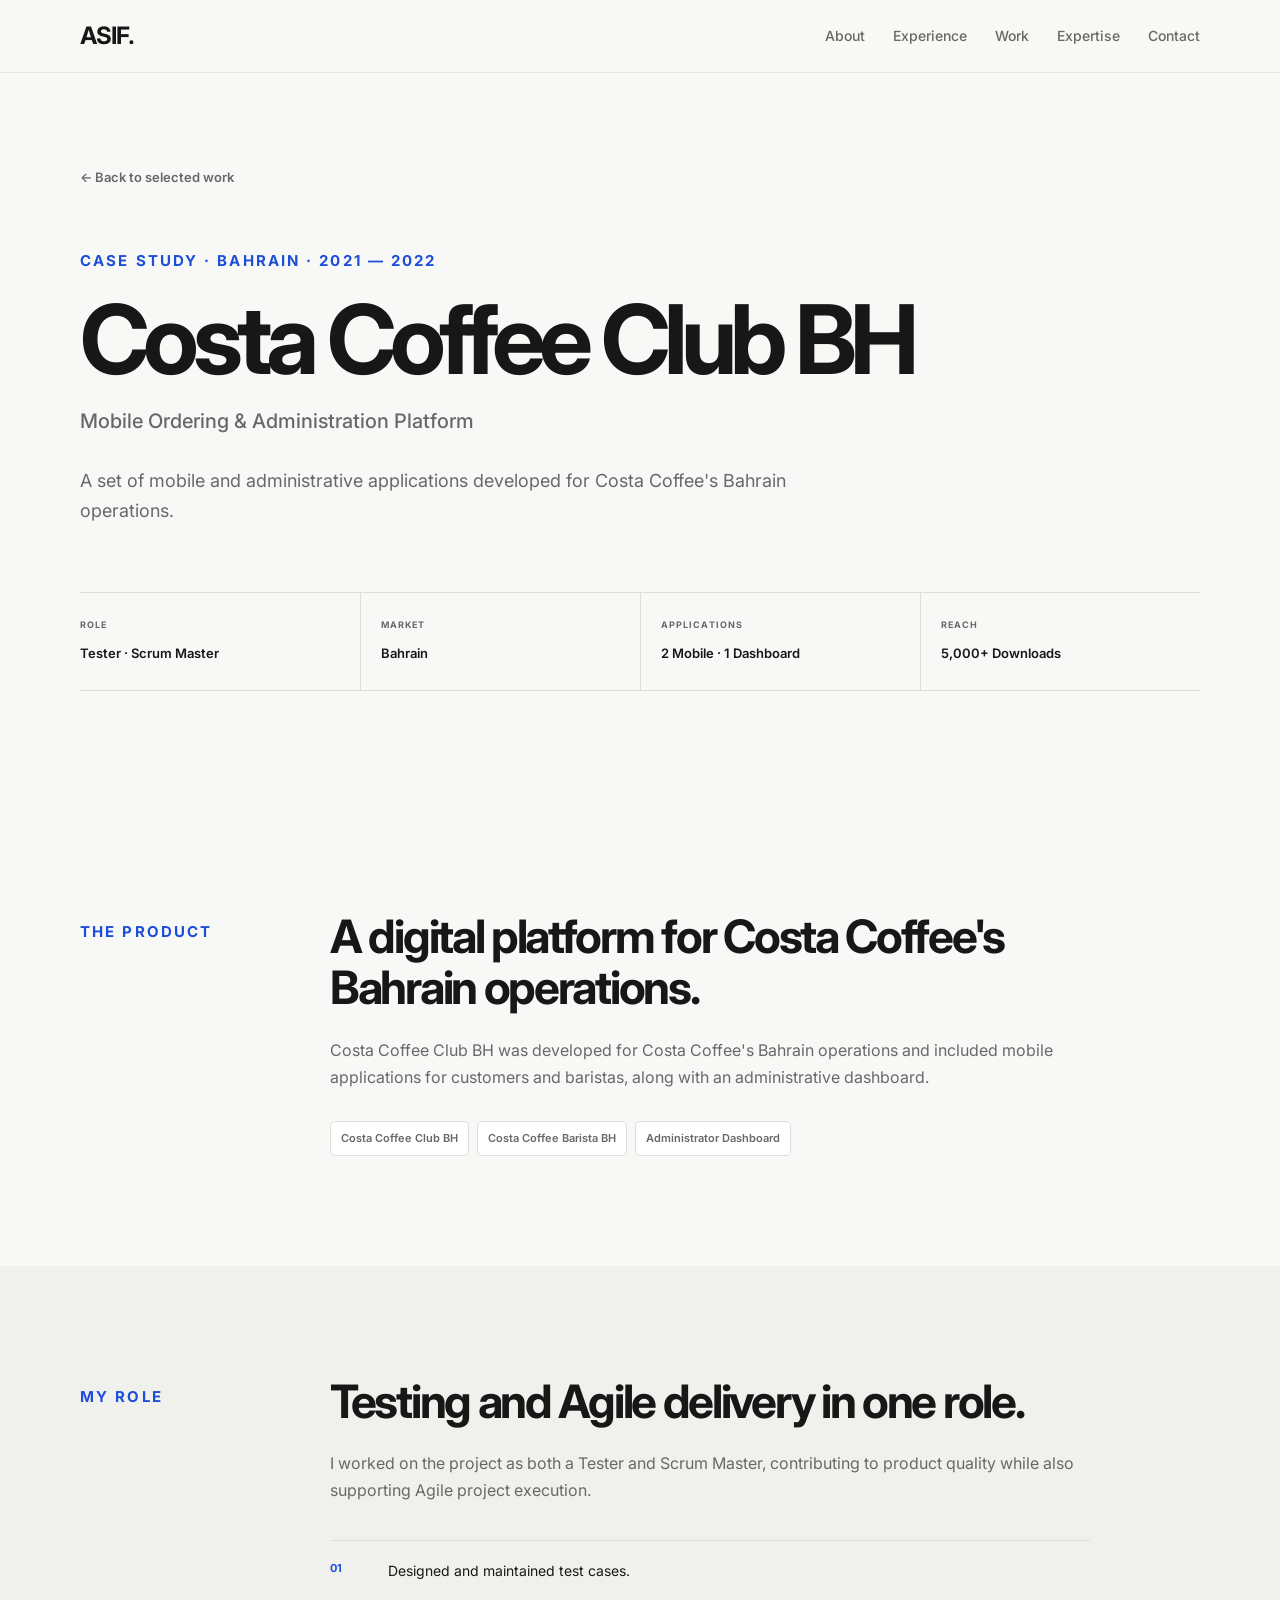
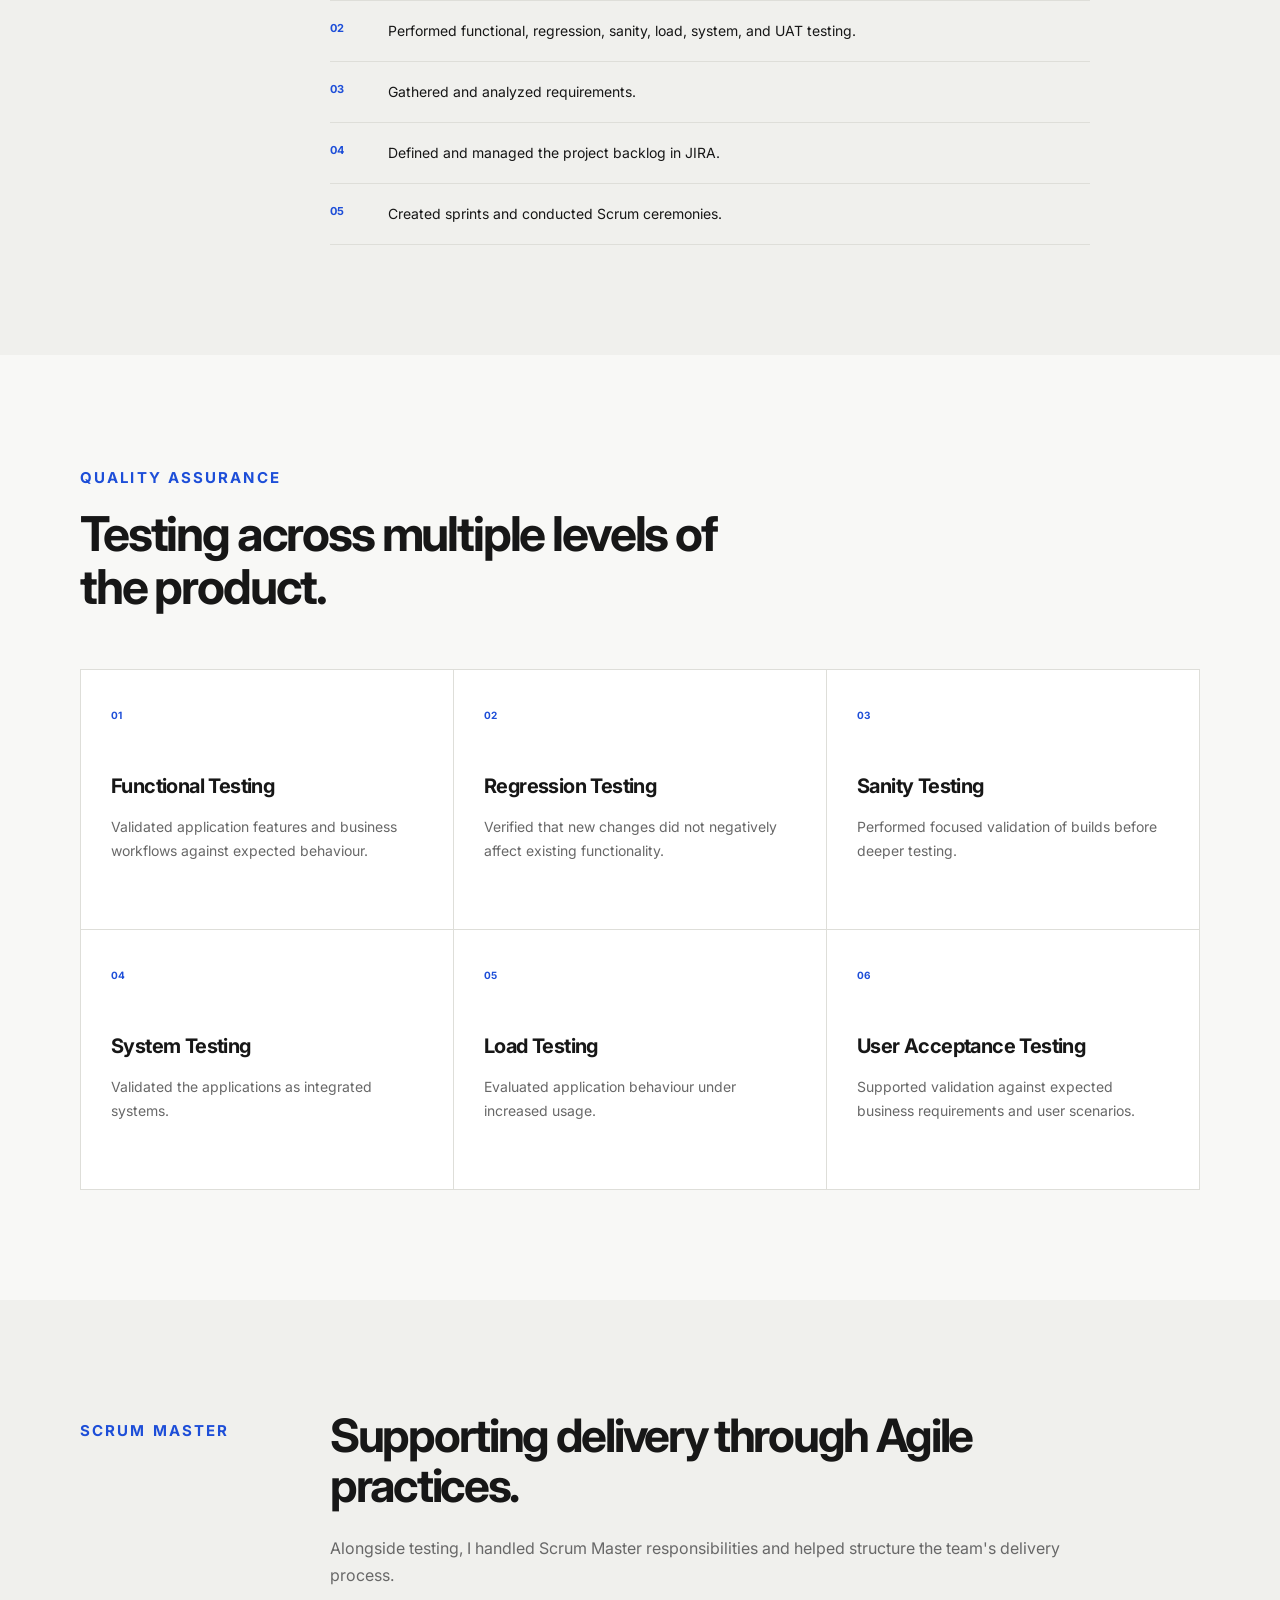
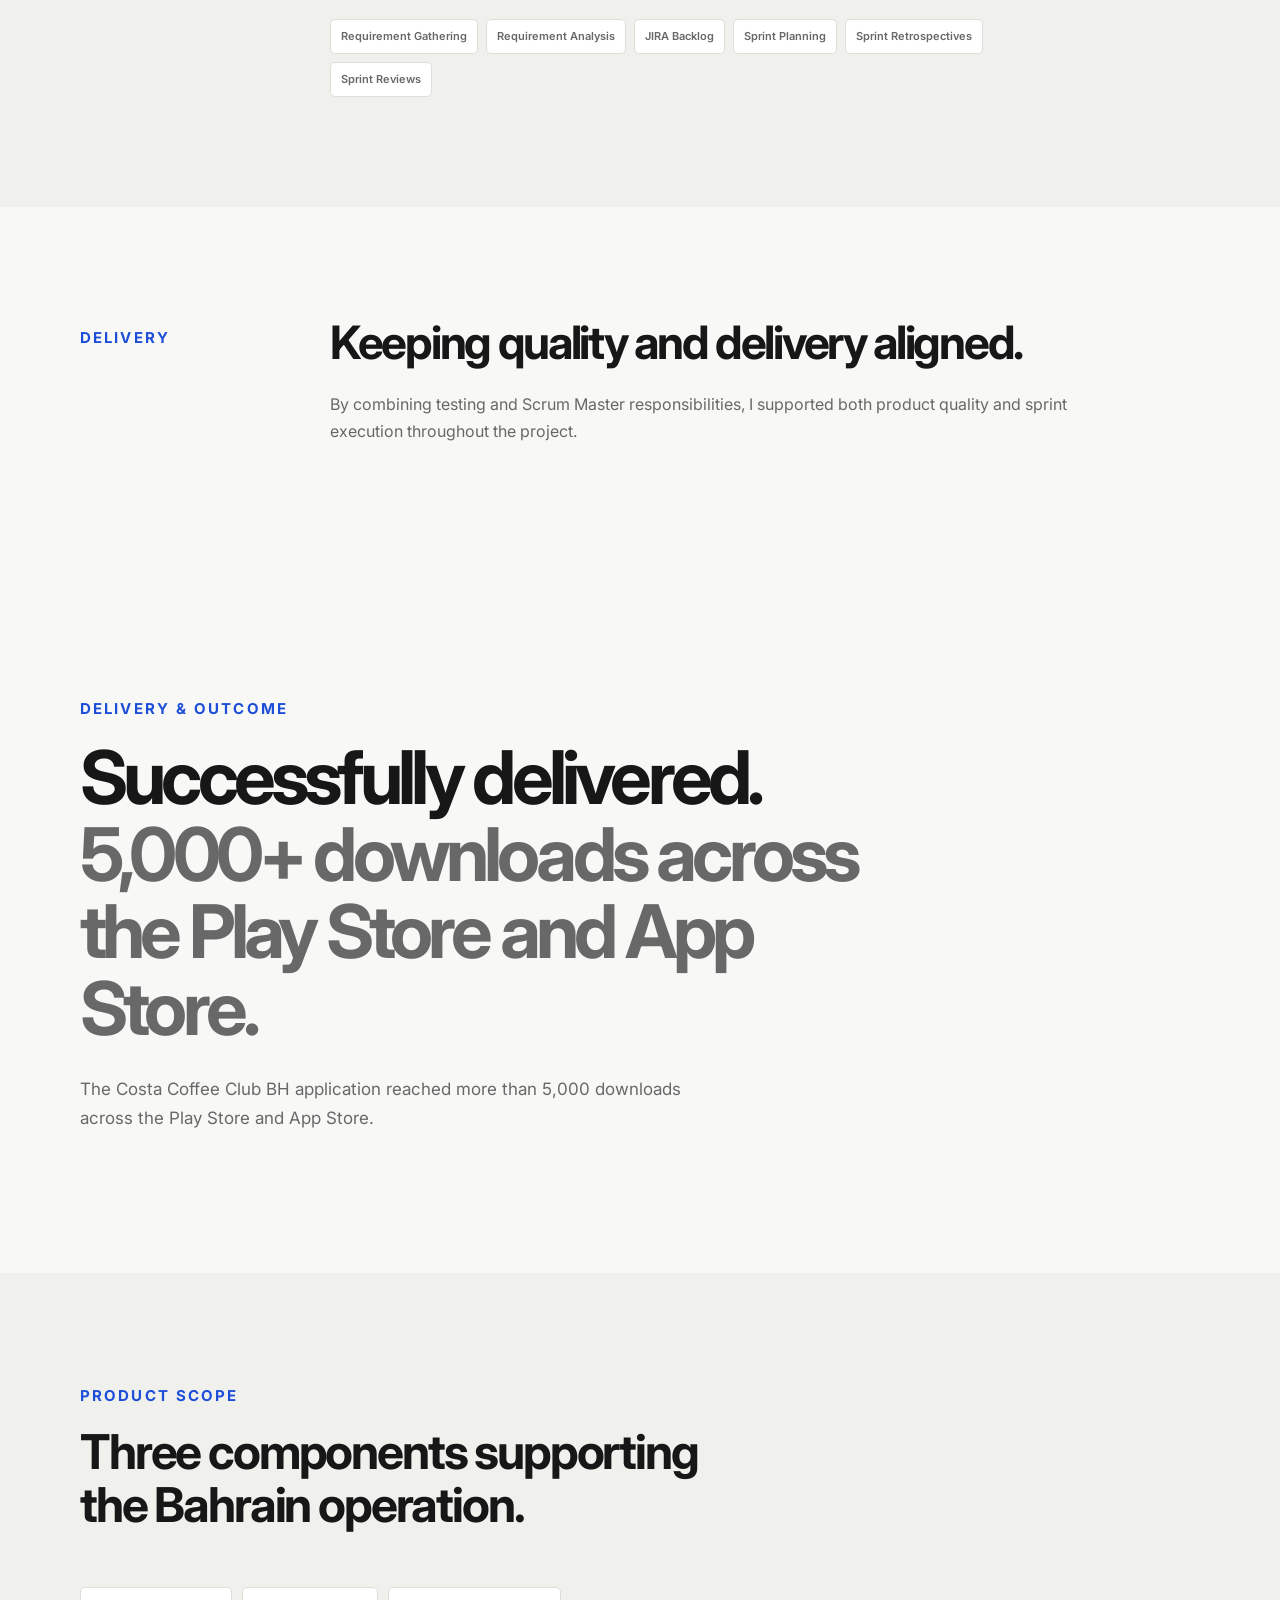
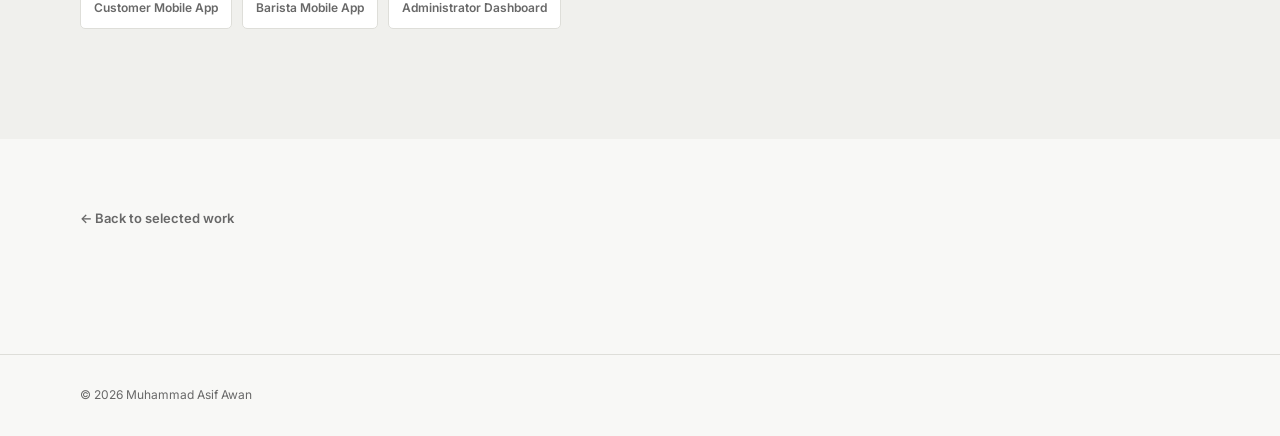
==== costa.html @ 398d1676 "projects section completed" ====
<!DOCTYPE html>
<html lang="en">
<head>
    <meta charset="UTF-8">
    <meta name="viewport" content="width=device-width, initial-scale=1.0">

    <title>Costa Coffee Club BH | Muhammad Asif Awan</title>

    <meta
        name="description"
        content="Case study of Costa Coffee Club BH — a mobile and administrative platform delivered for Costa Coffee's Bahrain operations."
    >

    <link rel="preconnect" href="https://fonts.googleapis.com">
    <link rel="preconnect" href="https://fonts.gstatic.com" crossorigin>

    <link
        href="https://fonts.googleapis.com/css2?family=Inter:wght@400;500;600;700&display=swap"
        rel="stylesheet"
    >

    <link rel="icon" type="image/png" href="favicon.png">

    <link rel="stylesheet" href="style.css">
    <link rel="stylesheet" href="costa.css">
</head>

<body>

    <!-- Navigation -->
    <header class="navbar">
        <div class="nav-container">

            <a href="index.html" class="logo">ASIF.</a>

            <nav>
                <a href="index.html#about">About</a>
                <a href="index.html#experience">Experience</a>
                <a href="index.html#work">Work</a>
                <a href="index.html#expertise">Expertise</a>
                <a href="index.html#contact">Contact</a>
            </nav>

        </div>
    </header>


    <main>

        <!-- Case Study Hero -->
        <section class="case-hero">
            <div class="container">

                <a href="index.html#work" class="back-link">
                    ← Back to selected work
                </a>

                <p class="eyebrow">
                    CASE STUDY · BAHRAIN · 2021 — 2022
                </p>

                <h1>Costa Coffee Club BH</h1>

                <p class="case-subtitle">
                    Mobile Ordering & Administration Platform
                </p>

                <p class="case-intro">
                    A set of mobile and administrative applications developed
                    for Costa Coffee's Bahrain operations.
                </p>

                <div class="case-meta">

                    <div class="meta-item">
                        <span>ROLE</span>
                        <strong>Tester · Scrum Master</strong>
                    </div>

                    <div class="meta-item">
                        <span>MARKET</span>
                        <strong>Bahrain</strong>
                    </div>

                    <div class="meta-item">
                        <span>APPLICATIONS</span>
                        <strong>2 Mobile · 1 Dashboard</strong>
                    </div>

                    <div class="meta-item">
                        <span>REACH</span>
                        <strong>5,000+ Downloads</strong>
                    </div>

                </div>

            </div>
        </section>


        <!-- Product -->
        <section class="case-section">
            <div class="container case-grid">

                <div class="case-label">
                    <p class="eyebrow">THE PRODUCT</p>
                </div>

                <div class="case-content">

                    <h2>
                        A digital platform for Costa Coffee's Bahrain operations.
                    </h2>

                    <p>
                        Costa Coffee Club BH was developed for Costa Coffee's
                        Bahrain operations and included mobile applications
                        for customers and baristas, along with an
                        administrative dashboard.
                    </p>

                    <div class="module-list">
                        <span>Costa Coffee Club BH</span>
                        <span>Costa Coffee Barista BH</span>
                        <span>Administrator Dashboard</span>
                    </div>

                </div>

            </div>
        </section>


        <!-- My Role -->
        <section class="case-section case-section-alt">
            <div class="container case-grid">

                <div class="case-label">
                    <p class="eyebrow">MY ROLE</p>
                </div>

                <div class="case-content">

                    <h2>
                        Testing and Agile delivery in one role.
                    </h2>

                    <p>
                        I worked on the project as both a Tester and Scrum
                        Master, contributing to product quality while also
                        supporting Agile project execution.
                    </p>

                    <div class="case-list">

                        <div>
                            <span>01</span>
                            <p>Designed and maintained test cases.</p>
                        </div>

                        <div>
                            <span>02</span>
                            <p>Performed functional, regression, sanity, load, system, and UAT testing.</p>
                        </div>

                        <div>
                            <span>03</span>
                            <p>Gathered and analyzed requirements.</p>
                        </div>

                        <div>
                            <span>04</span>
                            <p>Defined and managed the project backlog in JIRA.</p>
                        </div>

                        <div>
                            <span>05</span>
                            <p>Created sprints and conducted Scrum ceremonies.</p>
                        </div>

                    </div>

                </div>

            </div>
        </section>


        <!-- Quality Assurance -->
        <section class="case-section">
            <div class="container">

                <div class="section-heading case-heading">
                    <p class="eyebrow">QUALITY ASSURANCE</p>
                    <h2>
                        Testing across multiple levels of the product.
                    </h2>
                </div>

                <div class="quality-grid">

                    <article class="quality-card">
                        <span class="quality-number">01</span>
                        <h3>Functional Testing</h3>
                        <p>
                            Validated application features and business
                            workflows against expected behaviour.
                        </p>
                    </article>

                    <article class="quality-card">
                        <span class="quality-number">02</span>
                        <h3>Regression Testing</h3>
                        <p>
                            Verified that new changes did not negatively
                            affect existing functionality.
                        </p>
                    </article>

                    <article class="quality-card">
                        <span class="quality-number">03</span>
                        <h3>Sanity Testing</h3>
                        <p>
                            Performed focused validation of builds before
                            deeper testing.
                        </p>
                    </article>

                    <article class="quality-card">
                        <span class="quality-number">04</span>
                        <h3>System Testing</h3>
                        <p>
                            Validated the applications as integrated
                            systems.
                        </p>
                    </article>

                    <article class="quality-card">
                        <span class="quality-number">05</span>
                        <h3>Load Testing</h3>
                        <p>
                            Evaluated application behaviour under increased
                            usage.
                        </p>
                    </article>

                    <article class="quality-card">
                        <span class="quality-number">06</span>
                        <h3>User Acceptance Testing</h3>
                        <p>
                            Supported validation against expected business
                            requirements and user scenarios.
                        </p>
                    </article>

                </div>

            </div>
        </section>


        <!-- Scrum Master -->
        <section class="case-section case-section-alt">
            <div class="container case-grid">

                <div class="case-label">
                    <p class="eyebrow">SCRUM MASTER</p>
                </div>

                <div class="case-content">

                    <h2>
                        Supporting delivery through Agile practices.
                    </h2>

                    <p>
                        Alongside testing, I handled Scrum Master
                        responsibilities and helped structure the team's
                        delivery process.
                    </p>

                    <div class="leadership-points">

                        <span>Requirement Gathering</span>
                        <span>Requirement Analysis</span>
                        <span>JIRA Backlog</span>
                        <span>Sprint Planning</span>
                        <span>Sprint Retrospectives</span>
                        <span>Sprint Reviews</span>

                    </div>

                </div>

            </div>
        </section>


        <!-- Delivery -->
        <section class="case-section">
            <div class="container case-grid">

                <div class="case-label">
                    <p class="eyebrow">DELIVERY</p>
                </div>

                <div class="case-content">

                    <h2>
                        Keeping quality and delivery aligned.
                    </h2>

                    <p>
                        By combining testing and Scrum Master responsibilities,
                        I supported both product quality and sprint execution
                        throughout the project.
                    </p>

                </div>

            </div>
        </section>


        <!-- Outcome -->
        <section class="case-section outcome-section">

            <div class="container">

                <p class="eyebrow">DELIVERY & OUTCOME</p>

                <h2>
                    Successfully delivered.
                    <span>5,000+ downloads across the Play Store and App Store.</span>
                </h2>

                <p>
                    The Costa Coffee Club BH application reached more than
                    5,000 downloads across the Play Store and App Store.
                </p>

            </div>

        </section>


        <!-- Product Scope -->
        <section class="case-section case-section-alt">

            <div class="container">

                <div class="section-heading case-heading">
                    <p class="eyebrow">PRODUCT SCOPE</p>
                    <h2>
                        Three components supporting the Bahrain operation.
                    </h2>
                </div>

                <div class="technology-list">
                    <span>Customer Mobile App</span>
                    <span>Barista Mobile App</span>
                    <span>Administrator Dashboard</span>
                </div>

            </div>

        </section>


        <!-- Back -->
        <section class="case-footer">
            <div class="container">

                <a href="index.html#work" class="back-link">
                    ← Back to selected work
                </a>

            </div>
        </section>

    </main>


    <footer>
        <div class="container">
            <p>© 2026 Muhammad Asif Awan</p>
        </div>
    </footer>

</body>
</html>
---- style.css ----
/* ================================
   Base
================================ */

:root {
    --background: #f8f8f6;
    --surface: #ffffff;
    --surface-alt: #f0f0ed;
    --text: #171717;
    --muted: #686868;
    --border: #deded9;
    --accent: #1d4ed8;

    --max-width: 1120px;
}

* {
    margin: 0;
    padding: 0;
    box-sizing: border-box;
}

html {
    scroll-behavior: smooth;
}

body {
    font-family: "Inter", sans-serif;
    background: var(--background);
    color: var(--text);
    line-height: 1.7;
    -webkit-font-smoothing: antialiased;
}

a {
    color: inherit;
    text-decoration: none;
}

.container {
    width: min(var(--max-width), calc(100% - 48px));
    margin: 0 auto;
}


/* ================================
   Navigation
================================ */

.navbar {
    position: sticky;
    top: 0;
    z-index: 100;

    background: rgba(248, 248, 246, 0.9);
    backdrop-filter: blur(12px);

    border-bottom: 1px solid rgba(222, 222, 217, 0.7);
}

.nav-container {
    width: min(var(--max-width), calc(100% - 48px));
    margin: 0 auto;

    height: 72px;

    display: flex;
    align-items: center;
    justify-content: space-between;
}

.logo {
    font-size: 24px;
    font-weight: 700;
    letter-spacing: -0.04em;
}

nav {
    display: flex;
    gap: 28px;
}

nav a {
    font-size: 14px;
    font-weight: 500;
    color: var(--muted);

    transition: color 0.2s ease;
}

nav a:hover {
    color: var(--text);
}


/* ================================
   Hero
================================ */

.hero {
    min-height: 78vh;

    display: flex;
    align-items: center;

    padding: 100px 0;
}

.eyebrow {
    margin-bottom: 18px;

    font-size: 15px;
    font-weight: 700;
    letter-spacing: 0.14em;

    color: var(--accent);
}


.hero h1 {
    max-width: 900px;

    font-size: clamp(48px, 7vw, 82px);
    line-height: 1.02;
    letter-spacing: -0.065em;
    font-weight: 700;
}

.hero h1 span {
    display: block;
    color: var(--muted);
}

.hero-description {
    max-width: 650px;

    margin-top: 30px;

    font-size: 17px;
    color: var(--muted);
}

.hero-actions {
    display: flex;
    gap: 12px;

    margin-top: 36px;
}

.button {
    display: inline-flex;

    padding: 12px 20px;

    border-radius: 7px;

    font-size: 13px;
    font-weight: 600;

    transition:
        transform 0.2s ease,
        background 0.2s ease;
}

.button:hover {
    transform: translateY(-2px);
}

.button.primary {
    background: var(--text);
    color: white;
}

.button.secondary {
    border: 1px solid var(--border);
    background: var(--surface);
}


/* ================================
   Sections
================================ */

.section {
    padding: 120px 0;
}

.section-alt {
    background: var(--surface-alt);
}

.section-heading {
    margin-bottom: 65px;
}

.section-heading h2 {
    max-width: 650px;

    font-size: clamp(32px, 4vw, 48px);
    line-height: 1.1;
    letter-spacing: -0.045em;
}


/* ================================
   About
================================ */

.about-content {
    max-width: 760px;
}

.about-content p {
    margin-bottom: 22px;

    font-size: 18px;
    color: var(--muted);
}

.about-content p:first-child {
    font-size: 25px;
    line-height: 1.4;
    color: var(--text);
}


/* ================================
   Experience
================================ */
.current-label {
    display: block;
    width: fit-content;

    margin-bottom: 8px;
    padding: 4px 7px;

    border-radius: 4px;

    background: var(--text);
    color: white;

    font-size: 9px;
    font-weight: 700;
    letter-spacing: 0.1em;
}

.timeline {
    border-top: 1px solid var(--border);
}

.timeline-item {
    display: grid;
    grid-template-columns: 210px 1fr;

    gap: 50px;

    padding: 42px 0;

    border-bottom: 1px solid var(--border);
}

.timeline-date {
    padding-top: 5px;

    font-size: 11px;
    font-weight: 700;
    letter-spacing: 0.08em;

    color: var(--muted);
}

.timeline-content h3 {
    font-size: 22px;
    letter-spacing: -0.025em;
}

.company {
    margin-top: 3px;

    font-size: 14px;
    font-weight: 600;

    color: var(--accent);
}

.timeline-content > p:last-child {
    max-width: 650px;

    margin-top: 15px;

    color: var(--muted);
}


/* ================================
   Projects
================================ */

.project-grid {
    display: grid;
    grid-template-columns: repeat(2, 1fr);
    gap: 24px 18px; 
}

.project-card {
    min-height: 300px;

    padding: 32px;

    background: var(--surface);

    border: 1px solid var(--border);
    border-radius: 10px;

    display: flex;
    flex-direction: column;

    transition:
        transform 0.25s ease,
        box-shadow 0.25s ease;
}

.project-card:hover {
    transform: translateY(-5px);

    box-shadow:
        0 16px 40px rgba(0, 0, 0, 0.06);
}

.project-card-link {
    display: flex;
    color: inherit;
    text-decoration: none;
}

.project-market {
    margin-bottom: 22px;

    font-size: 10px;
    font-weight: 700;
    letter-spacing: 0.12em;

    color: var(--accent);
}

.project-card h3 {
    font-size: 28px;
    letter-spacing: -0.04em;
}

.project-card > p:not(.project-market) {
    margin-top: 15px;

    color: var(--muted);
}

.project-role {
    margin-top: auto;
    padding-top: 30px;

    font-size: 12px;
    font-weight: 600;
}


/* ================================
   Expertise
================================ */

.expertise-grid {
    display: grid;
    grid-template-columns: repeat(2, 1fr);

    gap: 0;

    border-top: 1px solid var(--border);
}

.expertise-item {
    padding: 34px 30px 34px 0;

    border-bottom: 1px solid var(--border);
}

.expertise-item:nth-child(odd) {
    border-right: 1px solid var(--border);
}

.expertise-item:nth-child(even) {
    padding-left: 30px;
}

.expertise-item h3 {
    font-size: 20px;
    letter-spacing: -0.025em;
}

.expertise-item p {
    max-width: 450px;

    margin-top: 12px;

    color: var(--muted);
}


/* ================================
   Contact
================================ */

.contact-section {
    padding: 150px 0;
}

.contact-section h2 {
    font-size: clamp(44px, 6vw, 70px);
    letter-spacing: -0.06em;
}

.contact-section > .container > p:not(.eyebrow) {
    max-width: 550px;

    margin-top: 20px;

    color: var(--muted);
}

.contact-links {
    display: flex;
    gap: 24px;

    margin-top: 35px;
}

.contact-links a {
    font-size: 14px;
    font-weight: 600;

    border-bottom: 1px solid var(--text);
}


/* ================================
   Footer
================================ */

footer {
    padding: 30px 0;

    border-top: 1px solid var(--border);

    color: var(--muted);

    font-size: 12px;
}


/* ================================
   Mobile
================================ */

@media (max-width: 750px) {

    .container,
    .nav-container {
        width: min(var(--max-width), calc(100% - 32px));
    }

    nav {
        display: none;
    }

    .hero {
        min-height: auto;
        padding: 100px 0;
    }

    .hero h1 {
        font-size: 48px;
    }

    .section {
        padding: 85px 0;
    }

    .timeline-item {
        grid-template-columns: 1fr;
        gap: 10px;
    }

    .project-grid {
    grid-template-columns: repeat(2, 1fr);
    row-gap: 24px;
}

    .expertise-grid {
        grid-template-columns: 1fr;
    }

    .expertise-item:nth-child(odd) {
        border-right: none;
    }

    .expertise-item:nth-child(even) {
        padding-left: 0;
    }

    .hero-actions {
        flex-direction: column;
        align-items: flex-start;
    }
}
---- costa.css ----
@import url("nowedge.css");
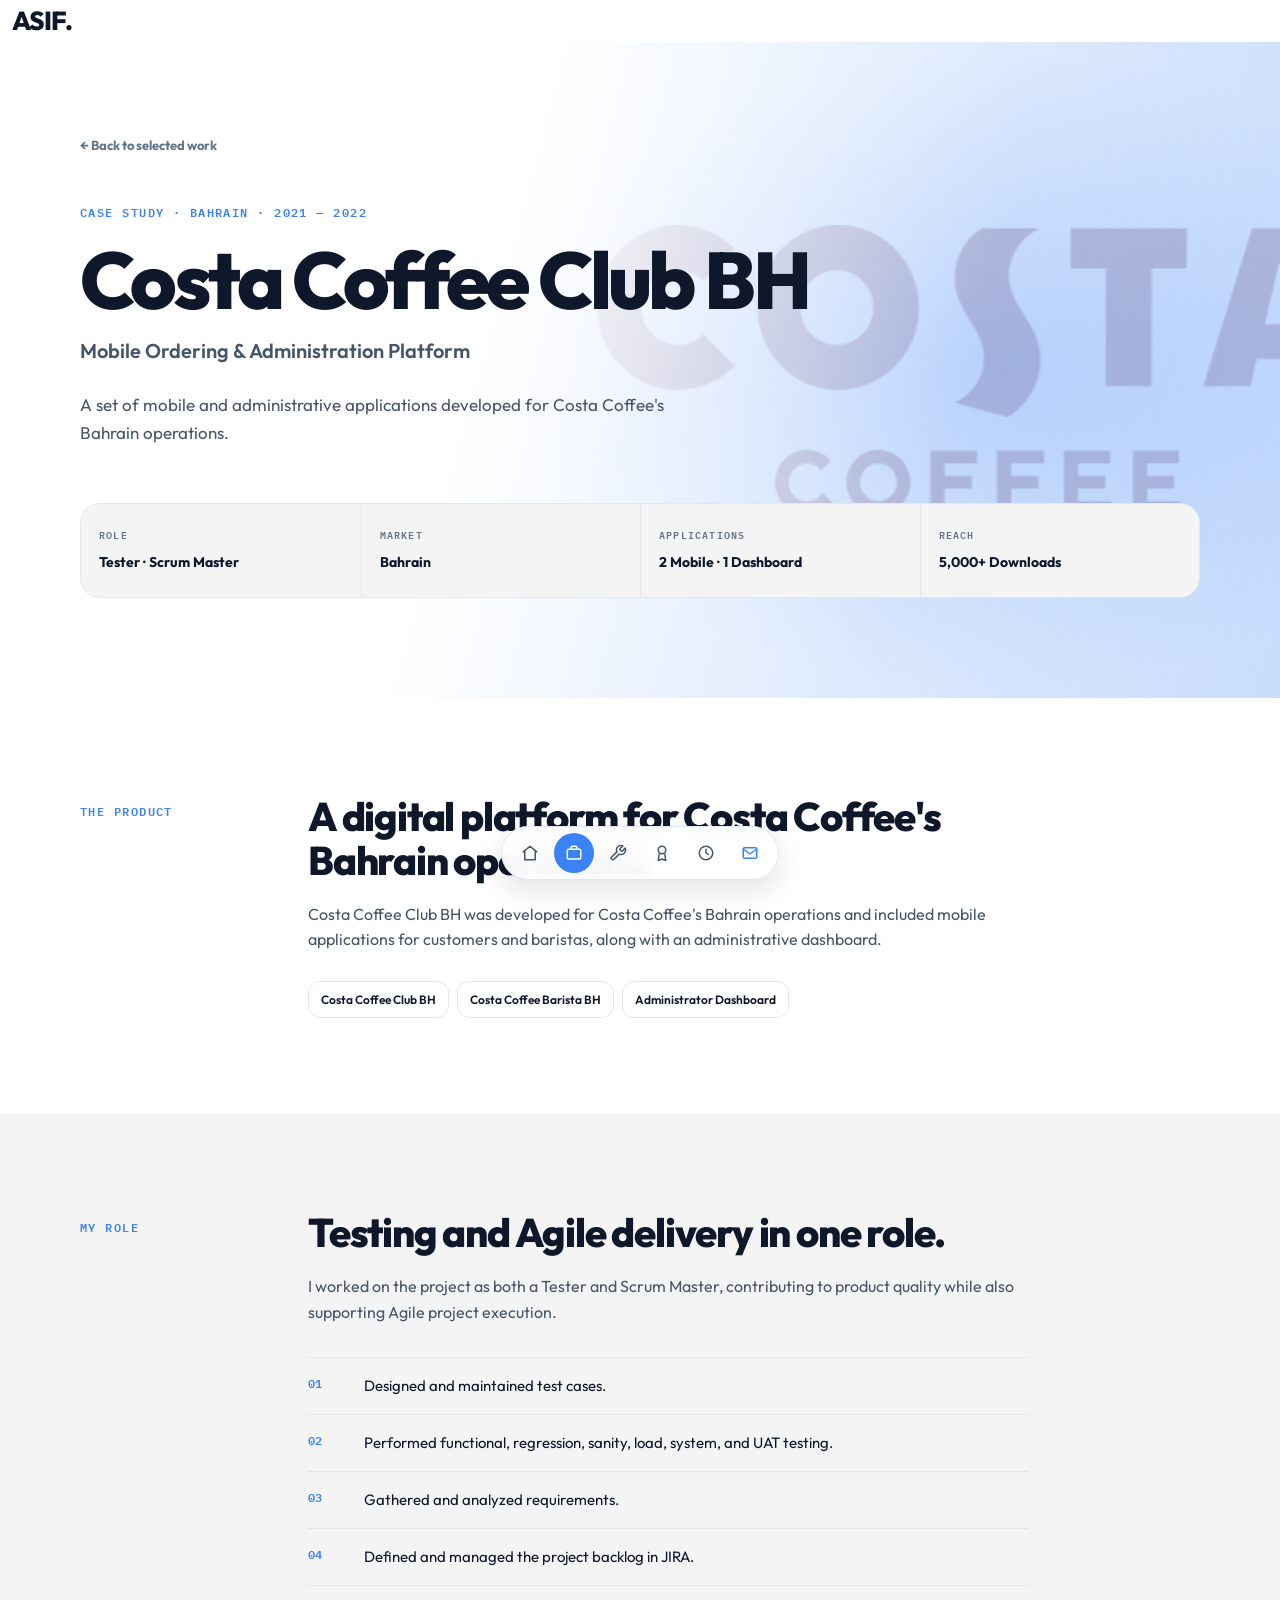
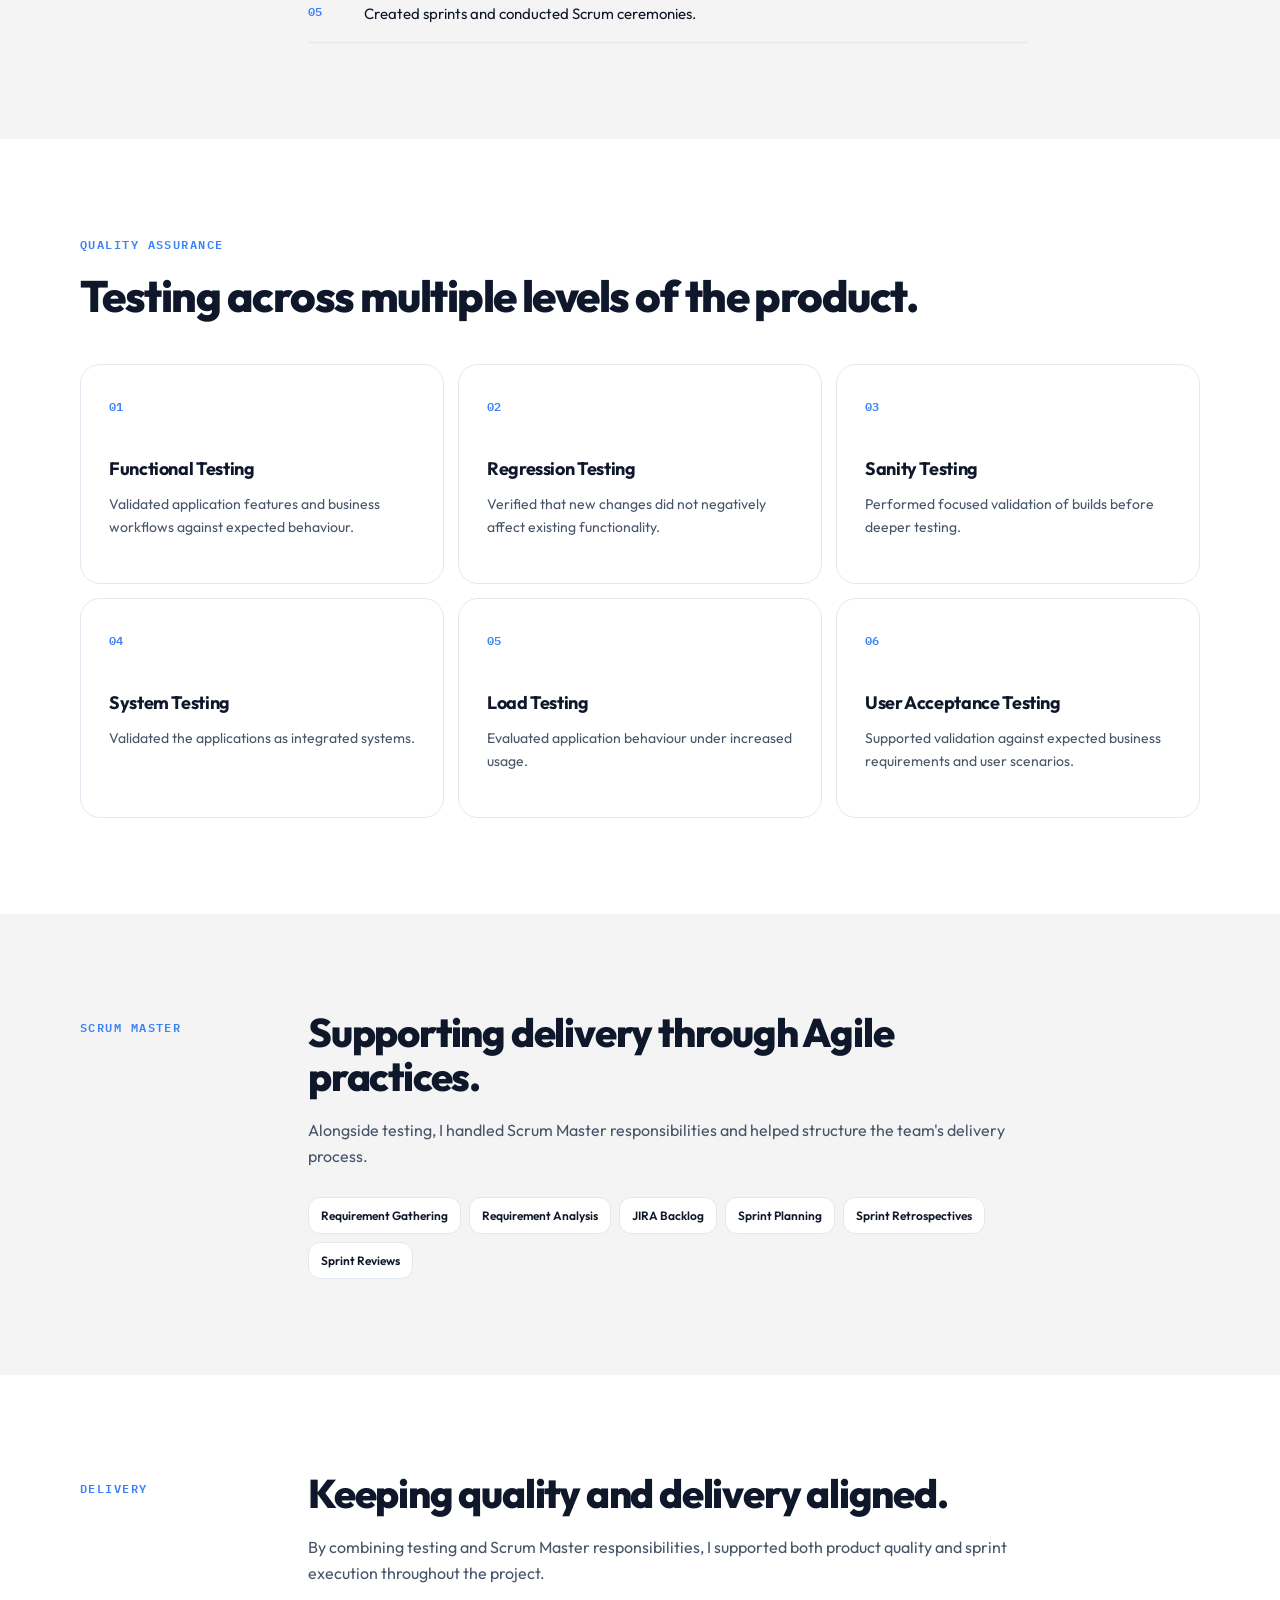
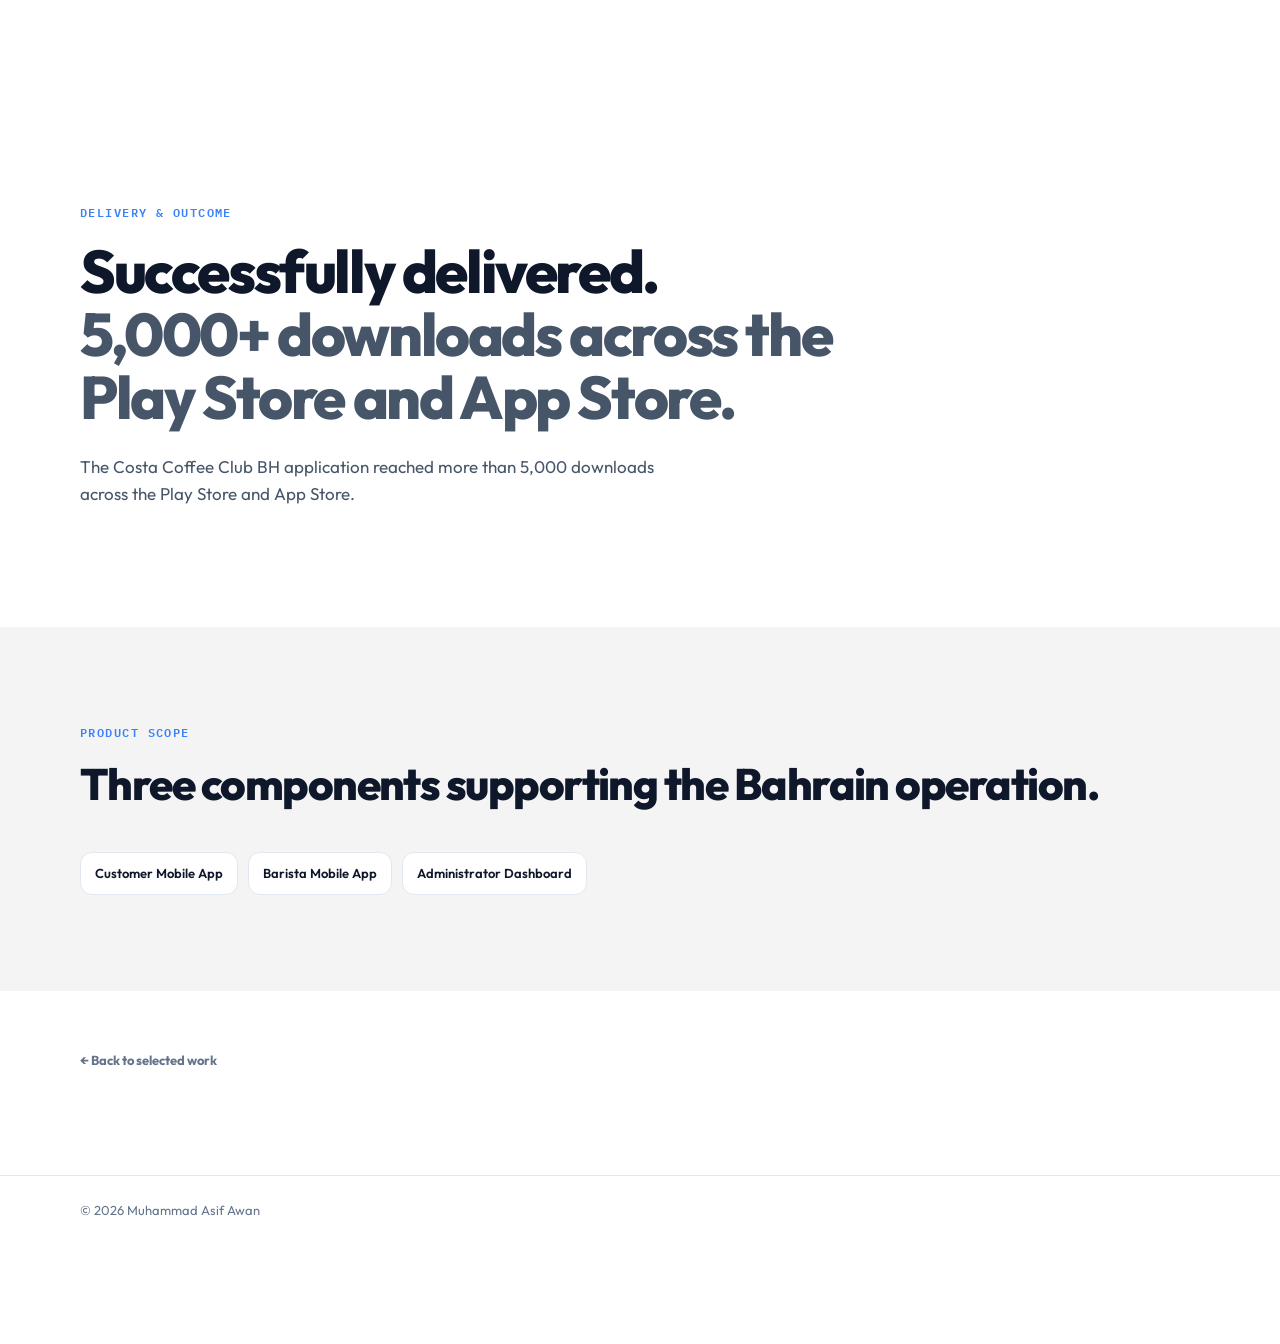
==== commit 9d8787d5: "UI Revamped" ====
--- a/costa.html
+++ b/costa.html
@@ -15,7 +15,7 @@
     <link rel="preconnect" href="https://fonts.gstatic.com" crossorigin>
 
     <link
-        href="https://fonts.googleapis.com/css2?family=Inter:wght@400;500;600;700&display=swap"
+        href="https://fonts.googleapis.com/css2?family=IBM+Plex+Mono:wght@400;500;600&family=Outfit:wght@400;500;600;700;800&display=swap"
         rel="stylesheet"
     >
 
@@ -27,21 +27,51 @@
 
 <body>
 
-    <!-- Navigation -->
     <header class="navbar">
         <div class="nav-container">
 
             <a href="index.html" class="logo">ASIF.</a>
 
-            <nav>
-                <a href="index.html#about">About</a>
-                <a href="index.html#experience">Experience</a>
-                <a href="index.html#work">Work</a>
-                <a href="index.html#expertise">Expertise</a>
-                <a href="index.html#contact">Contact</a>
-            </nav>
+            <button class="menu-toggle"
+                    type="button"
+                    aria-label="Open navigation"
+                    aria-expanded="false"
+                    aria-controls="mobile-menu">
+                <span></span>
+                <span></span>
+                <span></span>
+            </button>
 
         </div>
+
+        <nav class="side-nav" aria-label="Primary">
+            <a href="index.html#home" class="side-nav-link" title="Home" aria-label="Home">
+                <svg viewBox="0 0 24 24" width="18" height="18" aria-hidden="true" fill="none" stroke="currentColor" stroke-width="2" stroke-linecap="round" stroke-linejoin="round"><path d="M3 10.5 12 3l9 7.5"/><path d="M5 9.5V21h14V9.5"/></svg>
+            </a>
+            <a href="index.html#work" class="side-nav-link is-active" title="Work" aria-label="Work">
+                <svg viewBox="0 0 24 24" width="18" height="18" aria-hidden="true" fill="none" stroke="currentColor" stroke-width="2" stroke-linecap="round" stroke-linejoin="round"><rect x="3" y="7" width="18" height="13" rx="2"/><path d="M8 7V5a2 2 0 0 1 2-2h4a2 2 0 0 1 2 2v2"/></svg>
+            </a>
+            <a href="index.html#skills" class="side-nav-link" title="Skills" aria-label="Skills">
+                <svg viewBox="0 0 24 24" width="18" height="18" aria-hidden="true" fill="none" stroke="currentColor" stroke-width="2" stroke-linecap="round" stroke-linejoin="round"><path d="M14.7 6.3a1 1 0 0 0 0 1.4l1.6 1.6a1 1 0 0 0 1.4 0l3.77-3.77a6 6 0 0 1-7.94 7.94l-6.91 6.91a2.12 2.12 0 0 1-3-3l6.91-6.91a6 6 0 0 1 7.94-7.94l-3.76 3.76z"/></svg>
+            </a>
+            <a href="index.html#certifications" class="side-nav-link" title="Certifications" aria-label="Certifications">
+                <svg viewBox="0 0 24 24" width="18" height="18" aria-hidden="true" fill="none" stroke="currentColor" stroke-width="2" stroke-linecap="round" stroke-linejoin="round"><circle cx="12" cy="8" r="5"/><path d="M8.2 13.5 7 22l5-2 5 2-1.2-8.5"/></svg>
+            </a>
+            <a href="index.html#experience" class="side-nav-link" title="Experience" aria-label="Experience">
+                <svg viewBox="0 0 24 24" width="18" height="18" aria-hidden="true" fill="none" stroke="currentColor" stroke-width="2" stroke-linecap="round" stroke-linejoin="round"><circle cx="12" cy="12" r="9"/><path d="M12 7v5l3 2"/></svg>
+            </a>
+            <a href="index.html#contact" class="side-nav-link side-nav-cta" title="Contact" aria-label="Contact">
+                <svg viewBox="0 0 24 24" width="18" height="18" aria-hidden="true" fill="none" stroke="currentColor" stroke-width="2" stroke-linecap="round" stroke-linejoin="round"><rect x="3" y="5" width="18" height="14" rx="2"/><path d="m3 7 9 6 9-6"/></svg>
+            </a>
+        </nav>
+
+        <nav class="mobile-nav" id="mobile-menu">
+            <a href="index.html#work">Work</a>
+            <a href="index.html#skills">Skills</a>
+            <a href="index.html#certifications">Certifications</a>
+            <a href="index.html#experience">Experience</a>
+            <a href="index.html#contact">Contact</a>
+        </nav>
     </header>
 
 
@@ -49,6 +79,9 @@
 
         <!-- Case Study Hero -->
         <section class="case-hero">
+            <div class="case-hero-bg" aria-hidden="true">
+                <img src="Costa.jpg" alt="">
+            </div>
             <div class="container">
 
                 <a href="index.html#work" class="back-link">
@@ -387,5 +420,29 @@
         </div>
     </footer>
 
+    <script>
+    const menuToggle = document.querySelector(".menu-toggle");
+    const mobileNav = document.querySelector(".mobile-nav");
+
+    menuToggle.addEventListener("click", () => {
+        const isOpen = menuToggle.classList.toggle("open");
+        mobileNav.classList.toggle("open", isOpen);
+        menuToggle.setAttribute("aria-expanded", isOpen);
+        menuToggle.setAttribute(
+            "aria-label",
+            isOpen ? "Close navigation" : "Open navigation"
+        );
+    });
+
+    document.querySelectorAll(".mobile-nav a").forEach(link => {
+        link.addEventListener("click", () => {
+            menuToggle.classList.remove("open");
+            mobileNav.classList.remove("open");
+            menuToggle.setAttribute("aria-expanded", "false");
+            menuToggle.setAttribute("aria-label", "Open navigation");
+        });
+    });
+    </script>
+
 </body>
 </html>
--- a/style.css
+++ b/style.css
@@ -1,17 +1,38 @@
 /* ================================
-   Base
+   Design tokens — NEW UI.pdf
 ================================ */
 
 :root {
-    --background: #f8f8f6;
+    --bg: #ffffff;
+    --bg-soft: #f4f4f5;
+    --ink: #0f172a;
+    --ink-soft: #475569;
+    --muted: #64748b;
+    --border: #e2e8f0;
+    --accent: #3b82f6;
+    --accent-hover: #2563eb;
+    --dark: #0a0a0a;
+    --dark-card: #141414;
+    --on-dark: #f8fafc;
+    --on-dark-muted: #94a3b8;
+
+    --font-sans: "Outfit", system-ui, sans-serif;
+    --font-mono: "IBM Plex Mono", ui-monospace, monospace;
+
+    --max-width: 1120px;
+    --radius: 20px;
+    --radius-sm: 12px;
+    --radius-pill: 999px;
+    --dock-inset: 88px;
+
+    /* Case-study compatibility aliases */
+    --background: var(--bg);
     --surface: #ffffff;
-    --surface-alt: #f0f0ed;
-    --text: #171717;
-    --muted: #686868;
-    --border: #deded9;
-    --accent: #1d4ed8;
-
-    --max-width: 1120px;
+    --surface-alt: var(--bg-soft);
+    --text: var(--ink);
+    --font-display: var(--font-sans);
+    --font-body: var(--font-sans);
+    --portrait-glow: rgba(59, 130, 246, 0.15);
 }
 
 * {
@@ -25,11 +46,12 @@
 }
 
 body {
-    font-family: "Inter", sans-serif;
-    background: var(--background);
-    color: var(--text);
-    line-height: 1.7;
+    font-family: var(--font-sans);
+    background: var(--bg);
+    color: var(--ink);
+    line-height: 1.6;
     -webkit-font-smoothing: antialiased;
+    padding-bottom: var(--dock-inset);
 }
 
 a {
@@ -37,6 +59,11 @@
     text-decoration: none;
 }
 
+img {
+    display: block;
+    max-width: 100%;
+}
+
 .container {
     width: min(var(--max-width), calc(100% - 48px));
     margin: 0 auto;
@@ -44,122 +71,300 @@
 
 
 /* ================================
-   Navigation
+   Motion
+================================ */
+
+.reveal-on-load {
+    opacity: 0;
+    transform: translateY(16px);
+    animation: rise-in 0.8s cubic-bezier(0.22, 1, 0.36, 1) forwards;
+}
+
+.reveal-delay {
+    animation-delay: 0.15s;
+}
+
+@keyframes rise-in {
+    to {
+        opacity: 1;
+        transform: translateY(0);
+    }
+}
+
+.reveal {
+    opacity: 0;
+    transform: translateY(24px);
+    transition:
+        opacity 0.65s cubic-bezier(0.22, 1, 0.36, 1),
+        transform 0.65s cubic-bezier(0.22, 1, 0.36, 1);
+}
+
+.reveal.is-visible {
+    opacity: 1;
+    transform: translateY(0);
+}
+
+@media (prefers-reduced-motion: reduce) {
+    .reveal-on-load,
+    .reveal-delay,
+    .reveal,
+    .marquee-track {
+        opacity: 1;
+        transform: none;
+        animation: none;
+        transition: none;
+    }
+}
+
+
+/* ================================
+   Navigation — top bar + bottom dock
 ================================ */
 
 .navbar {
-    position: sticky;
-    top: 0;
-    z-index: 100;
-
-    background: rgba(248, 248, 246, 0.9);
-    backdrop-filter: blur(12px);
-
-    border-bottom: 1px solid rgba(222, 222, 217, 0.7);
-}
-
-.nav-container {
+    position: static;
+    z-index: 1000;
+    background: transparent;
+    border: none;
+}
+
+.top-bar {
+    position: relative;
+    z-index: 1001;
+
+    width: min(var(--max-width), calc(100% - 48px));
+    height: 72px;
+    margin: 0 auto;
+
+    display: flex;
+    align-items: center;
+    justify-content: space-between;
+    gap: 16px;
+}
+
+.logo {
+    position: static;
+    margin-left: 12px;
+    font-size: 26px;
+    font-weight: 800;
+    letter-spacing: -0.04em;
+    color: var(--ink);
+}
+
+.top-socials {
+    display: flex;
+    align-items: center;
+    gap: 10px;
+    margin-left: auto;
+}
+
+.top-social-btn {
+    display: inline-flex;
+    align-items: center;
+    justify-content: center;
+    gap: 8px;
+    padding: 10px 16px;
+    border: 1px solid transparent;
+    border-radius: var(--radius-pill);
+    background: rgba(255, 255, 255, 0.92);
+    font-size: 13px;
+    font-weight: 700;
+    color: var(--ink);
+    transition:
+        color 0.2s ease,
+        border-color 0.2s ease,
+        background 0.2s ease,
+        opacity 0.2s ease;
+}
+
+.top-social-btn img {
+    display: block;
+    width: 16px;
+    height: 16px;
+    object-fit: contain;
+    flex-shrink: 0;
+}
+
+.top-social-btn--linkedin {
+    background: #0A66C2;
+    border-color: #0A66C2;
+    color: #fff;
+}
+
+.top-social-btn--linkedin:hover {
+    background: #004182;
+    border-color: #004182;
+    color: #fff;
+}
+
+.top-social-btn--github {
+    background: #0a0a0a;
+    border-color: #0a0a0a;
+    color: #fff;
+}
+
+.top-social-btn--github:hover {
+    background: #1f1f1f;
+    border-color: #1f1f1f;
+    color: #fff;
+}
+
+.side-nav {
+    position: fixed;
+    left: 50%;
+    bottom: 20px;
+    transform: translateX(-50%);
+    z-index: 1000;
+
+    display: flex;
+    flex-direction: row;
+    align-items: center;
+    justify-content: center;
+    gap: 4px;
+
+    width: auto;
+    padding: 6px 8px;
+
+    background: rgba(255, 255, 255, 0.94);
+    border: 1px solid var(--border);
+    border-radius: var(--radius-pill);
+    box-shadow: 0 10px 28px rgba(15, 23, 42, 0.12);
+    backdrop-filter: blur(10px);
+    -webkit-backdrop-filter: blur(10px);
+}
+
+.side-nav-link {
+    display: flex;
+    align-items: center;
+    justify-content: center;
+
+    width: 40px;
+    height: 40px;
+
+    border-radius: 50%;
+    color: var(--ink-soft);
+
+    transition:
+        color 0.2s ease,
+        background 0.2s ease,
+        transform 0.2s ease;
+}
+
+.side-nav-link:hover {
+    color: var(--ink);
+    background: var(--bg-soft);
+}
+
+.side-nav-link.is-active {
+    color: #fff;
+    background: var(--accent);
+}
+
+.side-nav-link.side-nav-cta:not(.is-active) {
+    color: var(--accent);
+}
+
+.side-nav-link svg {
+    display: block;
+}
+
+.menu-toggle {
+    display: none;
+    width: 44px;
+    height: 44px;
+    padding: 0;
+    border: 1px solid var(--border);
+    border-radius: var(--radius-sm);
+    background: var(--bg);
+    cursor: pointer;
+    align-items: center;
+    justify-content: center;
+    flex-direction: column;
+    gap: 5px;
+}
+
+.menu-toggle span {
+    display: block;
+    width: 17px;
+    height: 1.5px;
+    background: var(--ink);
+    transition: transform 0.2s ease, opacity 0.2s ease;
+}
+
+.mobile-nav {
+    display: none;
+}
+
+
+/* ================================
+   Hero
+================================ */
+
+.hero {
+    min-height: calc(100svh - var(--dock-inset) - 72px - 24px);
+    display: flex;
+    align-items: center;
+    padding: 24px 0 48px;
+}
+
+.hero-layout {
     width: min(var(--max-width), calc(100% - 48px));
     margin: 0 auto;
-
-    height: 72px;
-
-    display: flex;
-    align-items: center;
-    justify-content: space-between;
-}
-
-.logo {
-    font-size: 24px;
-    font-weight: 700;
-    letter-spacing: -0.04em;
-}
-
-nav {
-    display: flex;
-    gap: 28px;
-}
-
-nav a {
-    font-size: 14px;
-    font-weight: 500;
-    color: var(--muted);
-
-    transition: color 0.2s ease;
-}
-
-nav a:hover {
-    color: var(--text);
-}
-
-
-/* ================================
-   Hero
-================================ */
-
-.hero {
-    min-height: 78vh;
-
-    display: flex;
-    align-items: center;
-
-    padding: 100px 0;
+    display: grid;
+    grid-template-columns: minmax(0, 1.25fr) minmax(0, 0.65fr);
+    gap: 40px;
+    align-items: center;
 }
 
 .eyebrow {
     margin-bottom: 18px;
-
-    font-size: 15px;
-    font-weight: 700;
-    letter-spacing: 0.14em;
-
+    font-family: var(--font-mono);
+    font-size: 12px;
+    font-weight: 600;
+    letter-spacing: 0.12em;
+    text-transform: uppercase;
     color: var(--accent);
 }
 
-
-.hero h1 {
-    max-width: 900px;
-
-    font-size: clamp(48px, 7vw, 82px);
-    line-height: 1.02;
-    letter-spacing: -0.065em;
-    font-weight: 700;
-}
-
-.hero h1 span {
+.hero-name {
+    font-size: clamp(44px, 6.5vw, 72px);
+    line-height: 0.98;
+    letter-spacing: -0.045em;
+    font-weight: 800;
+    color: var(--ink);
+}
+
+.hero-name span {
     display: block;
-    color: var(--muted);
 }
 
 .hero-description {
-    max-width: 650px;
-
-    margin-top: 30px;
-
-    font-size: 17px;
-    color: var(--muted);
+    max-width: 36ch;
+    margin-top: 22px;
+    font-size: 18px;
+    line-height: 1.55;
+    color: var(--ink-soft);
 }
 
 .hero-actions {
     display: flex;
+    flex-wrap: wrap;
     gap: 12px;
-
-    margin-top: 36px;
+    margin-top: 32px;
 }
 
 .button {
     display: inline-flex;
-
-    padding: 12px 20px;
-
-    border-radius: 7px;
-
-    font-size: 13px;
-    font-weight: 600;
-
+    align-items: center;
+    padding: 13px 22px;
+    border-radius: var(--radius-pill);
+    font-size: 14px;
+    font-weight: 700;
     transition:
         transform 0.2s ease,
-        background 0.2s ease;
+        background 0.2s ease,
+        color 0.2s ease,
+        border-color 0.2s ease;
 }
 
 .button:hover {
@@ -167,13 +372,90 @@
 }
 
 .button.primary {
-    background: var(--text);
-    color: white;
+    background: var(--accent);
+    color: #fff;
+}
+
+.button.primary:hover {
+    background: var(--accent-hover);
 }
 
 .button.secondary {
+    background: var(--bg);
     border: 1px solid var(--border);
-    background: var(--surface);
+    color: var(--ink);
+}
+
+.button.secondary:hover {
+    border-color: var(--accent);
+    color: var(--accent);
+}
+
+.button.ghost {
+    background: transparent;
+    color: var(--ink-soft);
+    padding-left: 10px;
+    padding-right: 10px;
+}
+
+.button.ghost:hover {
+    color: var(--accent);
+}
+
+.hero-visual {
+    position: relative;
+    width: 100%;
+    max-width: 340px;
+    margin-left: auto;
+}
+
+.hero-portrait-frame {
+    position: relative;
+    background: var(--dark);
+    border-radius: 28px 28px 22px 22px;
+    padding: 10px 10px 40px;
+    overflow: hidden;
+}
+
+.hero-portrait-frame img {
+    width: 100%;
+    height: 320px;
+    aspect-ratio: auto;
+    object-fit: cover;
+    object-position: center 12%;
+    border-radius: 22px 22px 14px 14px;
+}
+
+.metric-badge {
+    position: absolute;
+    right: 12px;
+    bottom: 12px;
+    min-width: 112px;
+    padding: 12px 14px;
+    background: #fff;
+    border: 1px solid var(--border);
+    border-radius: var(--radius-sm);
+    box-shadow: 0 16px 40px rgba(15, 23, 42, 0.12);
+}
+
+.metric-label {
+    display: block;
+    font-family: var(--font-mono);
+    font-size: 10px;
+    font-weight: 600;
+    letter-spacing: 0.1em;
+    text-transform: uppercase;
+    color: var(--muted);
+}
+
+.metric-value {
+    display: block;
+    margin-top: 6px;
+    font-size: 24px;
+    font-weight: 800;
+    letter-spacing: -0.04em;
+    line-height: 1;
+    color: var(--ink);
 }
 
 
@@ -182,331 +464,618 @@
 ================================ */
 
 .section {
-    padding: 120px 0;
+    padding: 88px 0;
 }
 
 .section-alt {
-    background: var(--surface-alt);
+    background: var(--bg-soft);
 }
 
 .section-heading {
-    margin-bottom: 65px;
+    margin-bottom: 40px;
+}
+
+.section-heading.split {
+    display: flex;
+    align-items: end;
+    justify-content: space-between;
+    gap: 24px;
 }
 
 .section-heading h2 {
-    max-width: 650px;
-
-    font-size: clamp(32px, 4vw, 48px);
-    line-height: 1.1;
-    letter-spacing: -0.045em;
-}
-
-
-/* ================================
-   About
-================================ */
-
-.about-content {
-    max-width: 760px;
-}
-
-.about-content p {
-    margin-bottom: 22px;
-
-    font-size: 18px;
+    font-size: clamp(30px, 4vw, 44px);
+    line-height: 1.08;
+    letter-spacing: -0.035em;
+    font-weight: 800;
+}
+
+.section-tag {
+    font-family: var(--font-mono);
+    font-size: 11px;
+    font-weight: 500;
+    letter-spacing: 0.08em;
+    text-transform: uppercase;
     color: var(--muted);
-}
-
-.about-content p:first-child {
-    font-size: 25px;
-    line-height: 1.4;
-    color: var(--text);
-}
-
-
-/* ================================
-   Experience
-================================ */
-.current-label {
-    display: block;
-    width: fit-content;
-
-    margin-bottom: 8px;
-    padding: 4px 7px;
-
-    border-radius: 4px;
-
-    background: var(--text);
-    color: white;
-
-    font-size: 9px;
-    font-weight: 700;
-    letter-spacing: 0.1em;
-}
-
-.timeline {
-    border-top: 1px solid var(--border);
-}
-
-.timeline-item {
-    display: grid;
-    grid-template-columns: 210px 1fr;
-
-    gap: 50px;
-
-    padding: 42px 0;
-
-    border-bottom: 1px solid var(--border);
-}
-
-.timeline-date {
-    padding-top: 5px;
-
-    font-size: 11px;
-    font-weight: 700;
-    letter-spacing: 0.08em;
-
-    color: var(--muted);
-}
-
-.timeline-content h3 {
-    font-size: 22px;
-    letter-spacing: -0.025em;
-}
-
-.company {
-    margin-top: 3px;
-
-    font-size: 14px;
-    font-weight: 600;
-
-    color: var(--accent);
-}
-
-.timeline-content > p:last-child {
-    max-width: 650px;
-
-    margin-top: 15px;
-
-    color: var(--muted);
-}
-
-
-/* ================================
-   Projects
-================================ */
+    white-space: nowrap;
+    padding-bottom: 8px;
+}
+
+
+/* ================================
+   Selected Work — dark band
+================================ */
+
+.work-section {
+    padding: 0;
+}
+
+.work-band {
+    background: var(--dark);
+    padding: 88px 0;
+}
+
+.work-band .section-heading {
+    margin-bottom: 40px;
+}
+
+.work-band .section-heading h2 {
+    color: var(--on-dark);
+}
+
+.work-band .section-tag {
+    color: rgba(248, 250, 252, 0.45);
+}
+
+.work-band .eyebrow {
+    color: #60a5fa;
+}
 
 .project-grid {
     display: grid;
     grid-template-columns: repeat(2, 1fr);
-    gap: 24px 18px; 
+    gap: 18px;
 }
 
 .project-card {
-    min-height: 300px;
-
-    padding: 32px;
-
-    background: var(--surface);
-
+    display: flex;
+    flex-direction: column;
+    min-height: 280px;
+    padding: 22px;
+    background: var(--dark-card);
+    border: 1px solid rgba(255, 255, 255, 0.08);
+    border-radius: var(--radius);
+    color: var(--on-dark);
+    transition:
+        transform 0.3s ease,
+        border-color 0.3s ease,
+        background 0.3s ease;
+}
+
+.project-card:hover {
+    transform: translateY(-4px);
+    border-color: rgba(59, 130, 246, 0.55);
+    background: #171717;
+}
+
+.project-logo {
+    display: flex;
+    align-items: center;
+    justify-content: center;
+
+    height: 72px;
+    margin-bottom: 18px;
+    padding: 12px 16px;
+
+    background: #ffffff;
+    border-radius: 14px;
+    overflow: hidden;
+}
+
+.project-logo img {
+    width: auto;
+    max-width: 100%;
+    height: 100%;
+    max-height: 48px;
+    object-fit: contain;
+    object-position: center;
+}
+
+.project-logo--dark {
+    background: #0a0a0a;
+    border: 1px solid rgba(255, 255, 255, 0.08);
+}
+
+.project-market {
+    margin-bottom: 12px;
+    font-family: var(--font-mono);
+    font-size: 11px;
+    font-weight: 500;
+    letter-spacing: 0.08em;
+    text-transform: uppercase;
+    color: var(--accent);
+}
+
+.project-card h3 {
+    font-size: 24px;
+    letter-spacing: -0.03em;
+    font-weight: 750;
+    line-height: 1.15;
+}
+
+.project-card > p:not(.project-market) {
+    margin-top: 10px;
+    font-size: 15px;
+    color: var(--on-dark-muted);
+}
+
+.project-role {
+    margin-top: auto;
+    padding-top: 28px;
+    font-size: 12px;
+    font-weight: 600;
+    color: var(--on-dark);
+}
+
+.project-link {
+    display: inline-block;
+    margin-top: 12px;
+    font-size: 13px;
+    font-weight: 700;
+    color: var(--accent);
+    transition: transform 0.2s ease;
+}
+
+.project-card:hover .project-link {
+    transform: translateX(4px);
+}
+
+
+/* ================================
+   Skills — tool cards
+================================ */
+
+.skills-grid {
+    display: grid;
+    grid-template-columns: repeat(3, 1fr);
+    gap: 16px;
+}
+
+.skill-card {
+    padding: 24px;
+    background: var(--bg-soft);
     border: 1px solid var(--border);
-    border-radius: 10px;
-
-    display: flex;
-    flex-direction: column;
-
-    transition:
-        transform 0.25s ease,
-        box-shadow 0.25s ease;
-}
-
-.project-card:hover {
-    transform: translateY(-5px);
-
-    box-shadow:
-        0 16px 40px rgba(0, 0, 0, 0.06);
-}
-
-.project-card-link {
-    display: flex;
-    color: inherit;
-    text-decoration: none;
-}
-
-.project-market {
-    margin-bottom: 22px;
-
+    border-radius: var(--radius);
+}
+
+.skill-card-head {
+    display: flex;
+    align-items: center;
+    gap: 10px;
+    margin-bottom: 18px;
+}
+
+.skill-icon {
+    width: 28px;
+    height: 28px;
+    border-radius: 8px;
+    background: rgba(59, 130, 246, 0.12);
+    position: relative;
+    flex-shrink: 0;
+}
+
+.skill-icon::after {
+    content: "";
+    position: absolute;
+    inset: 8px;
+    border-radius: 3px;
+    background: var(--accent);
+}
+
+.skill-card h3 {
+    font-size: 18px;
+    font-weight: 700;
+    letter-spacing: -0.02em;
+}
+
+.skill-chips {
+    display: flex;
+    flex-wrap: wrap;
+    gap: 8px;
+}
+
+.skill-chips span {
+    padding: 7px 12px;
+    background: #fff;
+    border: 1px solid var(--border);
+    border-radius: var(--radius-sm);
+    font-size: 13px;
+    font-weight: 600;
+    color: var(--ink);
+}
+
+
+/* ================================
+   Certifications
+================================ */
+
+.cert-grid {
+    display: grid;
+    grid-template-columns: repeat(2, 1fr);
+    gap: 14px;
+}
+
+.cert-item {
+    display: grid;
+    grid-template-columns: 44px 1fr;
+    gap: 14px;
+    align-items: start;
+    padding: 20px;
+    background: #fff;
+    border: 1px solid var(--border);
+    border-radius: var(--radius);
+}
+
+.cert-number {
+    font-family: var(--font-mono);
+    font-size: 13px;
+    font-weight: 600;
+    color: var(--accent);
+    padding-top: 2px;
+}
+
+.cert-item h3 {
+    font-size: 16px;
+    font-weight: 700;
+    letter-spacing: -0.015em;
+    line-height: 1.35;
+}
+
+.cert-item p {
+    margin-top: 4px;
+    font-size: 13px;
+    color: var(--ink-soft);
+}
+
+.education-note {
+    margin-top: 28px;
+    padding-top: 22px;
+    border-top: 1px solid var(--border);
+    font-size: 14px;
+    color: var(--ink-soft);
+}
+
+
+/* ================================
+   Experience — PDF timeline UI
+================================ */
+
+.exp-timeline {
+    position: relative;
+    max-width: 720px;
+    margin: 0 auto;
+    padding-left: 28px;
+}
+
+.exp-timeline::before {
+    content: "";
+    position: absolute;
+    left: 7px;
+    top: 8px;
+    bottom: 8px;
+    width: 2px;
+    background: rgba(59, 130, 246, 0.25);
+}
+
+.exp-item {
+    position: relative;
+    padding: 0 0 36px 28px;
+}
+
+.exp-item:last-child {
+    padding-bottom: 0;
+}
+
+.exp-marker {
+    position: absolute;
+    left: -28px;
+    top: 8px;
+    width: 14px;
+    height: 14px;
+    border-radius: 50%;
+    background: var(--accent);
+    border: 3px solid #fff;
+    box-shadow: 0 0 0 2px rgba(59, 130, 246, 0.35);
+}
+
+.exp-phase {
+    display: flex;
+    flex-wrap: wrap;
+    align-items: center;
+    gap: 10px;
+    margin-bottom: 8px;
+    font-family: var(--font-mono);
+    font-size: 12px;
+    font-weight: 500;
+    letter-spacing: 0.06em;
+    text-transform: uppercase;
+    color: var(--muted);
+}
+
+.current-label {
+    display: inline-flex;
+    padding: 4px 8px;
+    border-radius: 6px;
+    background: var(--accent);
+    color: #fff;
     font-size: 10px;
     font-weight: 700;
-    letter-spacing: 0.12em;
-
+    letter-spacing: 0.1em;
+}
+
+.exp-body h3 {
+    font-size: 24px;
+    font-weight: 750;
+    letter-spacing: -0.03em;
+    line-height: 1.2;
+}
+
+
+/* ================================
+   Marquee
+================================ */
+
+.marquee {
+    overflow: hidden;
+    background: var(--accent);
+    padding: 18px 0;
+    white-space: nowrap;
+}
+
+.marquee-track {
+    display: inline-flex;
+    width: max-content;
+    animation: marquee-scroll 28s linear infinite;
+}
+
+.marquee-track span {
+    font-family: var(--font-mono);
+    font-size: 13px;
+    font-weight: 600;
+    letter-spacing: 0.18em;
+    color: #fff;
+    padding-right: 8px;
+}
+
+@keyframes marquee-scroll {
+    from { transform: translateX(0); }
+    to { transform: translateX(-50%); }
+}
+
+
+/* ================================
+   Contact — PDF footer pattern
+================================ */
+
+.contact-section {
+    padding: 88px 0 72px;
+}
+
+.contact-layout {
+    display: flex;
+    align-items: flex-end;
+    justify-content: space-between;
+    gap: 40px;
+    flex-wrap: wrap;
+}
+
+.contact-name {
+    font-size: clamp(36px, 5.5vw, 56px);
+    font-weight: 800;
+    letter-spacing: -0.04em;
+    line-height: 1.05;
+    text-transform: uppercase;
+}
+
+.contact-status {
+    display: flex;
+    align-items: center;
+    gap: 10px;
+    margin-top: 14px;
+    max-width: 42ch;
+    font-size: 15px;
+    color: var(--ink-soft);
+}
+
+.status-dot {
+    width: 8px;
+    height: 8px;
+    border-radius: 50%;
+    background: var(--accent);
+    flex-shrink: 0;
+}
+
+.contact-links {
+    display: flex;
+    flex-wrap: wrap;
+    gap: 10px;
+}
+
+.contact-links a {
+    display: inline-flex;
+    align-items: center;
+    padding: 11px 18px;
+    border: 1px solid var(--border);
+    border-radius: var(--radius-pill);
+    font-size: 14px;
+    font-weight: 700;
+    color: var(--ink);
+    transition:
+        border-color 0.2s ease,
+        color 0.2s ease,
+        background 0.2s ease;
+}
+
+.contact-links a:hover {
+    border-color: var(--accent);
     color: var(--accent);
-}
-
-.project-card h3 {
-    font-size: 28px;
-    letter-spacing: -0.04em;
-}
-
-.project-card > p:not(.project-market) {
-    margin-top: 15px;
-
+    background: rgba(59, 130, 246, 0.06);
+}
+
+
+/* ================================
+   Footer
+================================ */
+
+footer {
+    padding: 24px 0 36px;
+    border-top: 1px solid var(--border);
     color: var(--muted);
-}
-
-.project-role {
-    margin-top: auto;
-    padding-top: 30px;
-
-    font-size: 12px;
-    font-weight: 600;
-}
-
-
-/* ================================
-   Expertise
-================================ */
-
-.expertise-grid {
-    display: grid;
-    grid-template-columns: repeat(2, 1fr);
-
-    gap: 0;
-
-    border-top: 1px solid var(--border);
-}
-
-.expertise-item {
-    padding: 34px 30px 34px 0;
-
-    border-bottom: 1px solid var(--border);
-}
-
-.expertise-item:nth-child(odd) {
-    border-right: 1px solid var(--border);
-}
-
-.expertise-item:nth-child(even) {
-    padding-left: 30px;
-}
-
-.expertise-item h3 {
-    font-size: 20px;
-    letter-spacing: -0.025em;
-}
-
-.expertise-item p {
-    max-width: 450px;
-
-    margin-top: 12px;
-
-    color: var(--muted);
-}
-
-
-/* ================================
-   Contact
-================================ */
-
-.contact-section {
-    padding: 150px 0;
-}
-
-.contact-section h2 {
-    font-size: clamp(44px, 6vw, 70px);
-    letter-spacing: -0.06em;
-}
-
-.contact-section > .container > p:not(.eyebrow) {
-    max-width: 550px;
-
-    margin-top: 20px;
-
-    color: var(--muted);
-}
-
-.contact-links {
-    display: flex;
-    gap: 24px;
-
-    margin-top: 35px;
-}
-
-.contact-links a {
-    font-size: 14px;
-    font-weight: 600;
-
-    border-bottom: 1px solid var(--text);
-}
-
-
-/* ================================
-   Footer
-================================ */
-
-footer {
-    padding: 30px 0;
-
-    border-top: 1px solid var(--border);
-
-    color: var(--muted);
-
-    font-size: 12px;
-}
-
-
-/* ================================
-   Mobile
-================================ */
+    font-size: 13px;
+}
+
+
+/* ================================
+   Responsive
+================================ */
+
+@media (max-width: 960px) {
+    .hero-layout {
+        grid-template-columns: 1fr;
+        gap: 36px;
+    }
+
+    .hero-visual {
+        max-width: 300px;
+        margin-left: 0;
+    }
+
+    .hero-portrait-frame img {
+        height: 280px;
+    }
+
+    .skills-grid {
+        grid-template-columns: repeat(2, 1fr);
+    }
+}
 
 @media (max-width: 750px) {
+    :root {
+        --dock-inset: 0px;
+    }
+
+    body {
+        padding-bottom: 0;
+    }
+
+    .navbar {
+        position: static;
+        z-index: 1000;
+        background: rgba(255, 255, 255, 0.92);
+        border-bottom: 1px solid rgba(226, 232, 240, 0.7);
+    }
+
+    .top-bar {
+        position: relative;
+        width: min(var(--max-width), calc(100% - 32px));
+        height: 64px;
+        margin: 0 auto;
+    }
+
+    .logo {
+        margin-left: 0;
+        font-size: 22px;
+    }
+
+    .top-socials {
+        display: none;
+    }
+
+    .side-nav {
+        display: none;
+    }
 
     .container,
-    .nav-container {
+    .hero-layout {
         width: min(var(--max-width), calc(100% - 32px));
     }
 
-    nav {
-        display: none;
+    .menu-toggle {
+        display: flex;
+    }
+
+    .mobile-nav {
+        display: flex;
+        flex-direction: column;
+        max-height: 0;
+        overflow: hidden;
+        border-top: 0 solid var(--border);
+        transition: max-height 0.25s ease, border-color 0.25s ease;
+    }
+
+    .mobile-nav.open {
+        max-height: 420px;
+        border-top: 1px solid var(--border);
+    }
+
+    .mobile-nav a {
+        padding: 15px 16px;
+        border-bottom: 1px solid var(--border);
+        font-size: 15px;
+        font-weight: 600;
+    }
+
+    .mobile-nav a:hover {
+        color: var(--accent);
+        background: var(--bg-soft);
+    }
+
+    .menu-toggle.open span:nth-child(1) {
+        transform: translateY(6.5px) rotate(45deg);
+    }
+
+    .menu-toggle.open span:nth-child(2) {
+        opacity: 0;
+    }
+
+    .menu-toggle.open span:nth-child(3) {
+        transform: translateY(-6.5px) rotate(-45deg);
     }
 
     .hero {
         min-height: auto;
-        padding: 100px 0;
-    }
-
-    .hero h1 {
-        font-size: 48px;
+        padding: 36px 0 48px;
     }
 
     .section {
-        padding: 85px 0;
-    }
-
-    .timeline-item {
-        grid-template-columns: 1fr;
-        gap: 10px;
-    }
-
-    .project-grid {
-    grid-template-columns: repeat(2, 1fr);
-    row-gap: 24px;
-}
-
-    .expertise-grid {
-        grid-template-columns: 1fr;
-    }
-
-    .expertise-item:nth-child(odd) {
-        border-right: none;
-    }
-
-    .expertise-item:nth-child(even) {
-        padding-left: 0;
-    }
-
-    .hero-actions {
+        padding: 68px 0;
+    }
+
+    .section-heading.split {
         flex-direction: column;
         align-items: flex-start;
     }
-}
+
+    .project-grid,
+    .cert-grid,
+    .skills-grid {
+        grid-template-columns: 1fr;
+    }
+
+    .hero-portrait-frame {
+        border-radius: 24px 24px 18px 18px;
+        padding-bottom: 36px;
+    }
+
+    .hero-portrait-frame img {
+        height: 260px;
+    }
+
+    .contact-layout {
+        flex-direction: column;
+        align-items: flex-start;
+    }
+
+    .work-band {
+        padding: 68px 0;
+    }
+}
